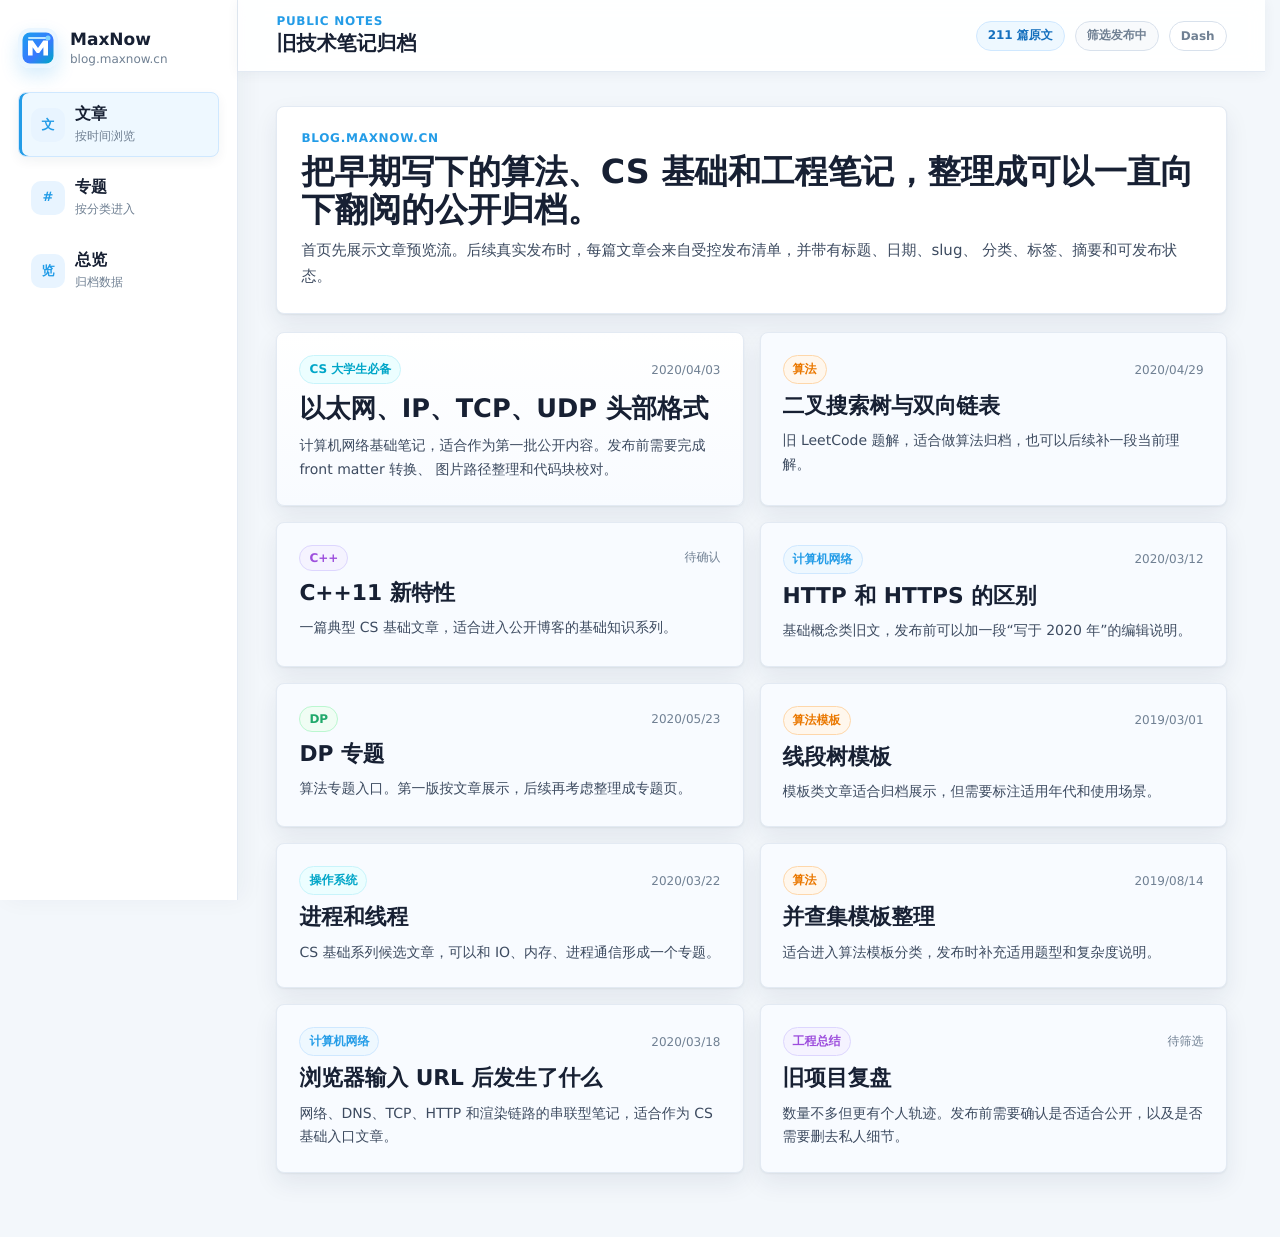
==== blog/index.html @ 4479f7e8 "Add blog subtopic indexes" ====
<!doctype html>
<html lang="zh-CN">
  <head>
    <meta charset="UTF-8" />
    <meta name="viewport" content="width=device-width, initial-scale=1.0" />
    <title>MaxNow Blog</title>
    <meta name="description" content="MaxNow 的旧技术博客公开预览。" />
    <link rel="stylesheet" href="./styles.css?v=12" />
  </head>
  <body>
    <div class="site-shell">
      <aside class="sidebar" aria-label="站点导航">
        <a class="brand" href="./index.html" aria-label="MaxNow Blog">
          <img class="brand-mark" src="./assets/maxnow-mark.svg" alt="" aria-hidden="true" />
          <span>
            <strong>MaxNow</strong>
            <small>blog.maxnow.cn</small>
          </span>
        </a>

        <nav class="side-nav" aria-label="博客栏目">
          <a class="side-nav-item is-active" href="./index.html"><span class="nav-icon">文</span><span><strong>文章</strong><small>按时间浏览</small></span></a>
          <a class="side-nav-item" href="./topics.html"><span class="nav-icon">#</span><span><strong>专题</strong><small>按分类进入</small></span></a>
          <a class="side-nav-item" href="./overview.html"><span class="nav-icon">览</span><span><strong>总览</strong><small>归档数据</small></span></a>
        </nav>

      </aside>

      <main class="workspace">
        <header class="topbar">
          <div>
            <p class="eyebrow">Public Notes</p>
            <strong>旧技术笔记归档</strong>
          </div>
          <div class="topbar-actions">
            <span class="status-pill">211 篇原文</span>
            <span class="status-pill muted">筛选发布中</span>
            <a class="topbar-link" href="https://dash.maxnow.cn">Dash</a>
          </div>
        </header>

        <section class="compact-hero">
          <p class="eyebrow">blog.maxnow.cn</p>
          <h1>把早期写下的算法、CS 基础和工程笔记，整理成可以一直向下翻阅的公开归档。</h1>
          <p>
            首页先展示文章预览流。后续真实发布时，每篇文章会来自受控发布清单，并带有标题、日期、slug、
            分类、标签、摘要和可发布状态。
          </p>
        </section>

        <section class="article-feed" aria-label="文章预览列表">
          <a class="article-preview is-featured" href="./post-preview.html?from=articles">
            <div class="article-meta">
              <span class="tag cyan">CS 大学生必备</span>
              <time>2020/04/03</time>
            </div>
            <h2>以太网、IP、TCP、UDP 头部格式</h2>
            <p>
              计算机网络基础笔记，适合作为第一批公开内容。发布前需要完成 front matter 转换、
              图片路径整理和代码块校对。
            </p>
          </a>

          <a class="article-preview" href="./post-preview.html?from=articles">
            <div class="article-meta">
              <span class="tag orange">算法</span>
              <time>2020/04/29</time>
            </div>
            <h2>二叉搜索树与双向链表</h2>
            <p>旧 LeetCode 题解，适合做算法归档，也可以后续补一段当前理解。</p>
          </a>

          <a class="article-preview" href="./post-preview.html?from=articles">
            <div class="article-meta">
              <span class="tag purple">C++</span>
              <time>待确认</time>
            </div>
            <h2>C++11 新特性</h2>
            <p>一篇典型 CS 基础文章，适合进入公开博客的基础知识系列。</p>
          </a>

          <a class="article-preview" href="./post-preview.html?from=articles">
            <div class="article-meta">
              <span class="tag blue">计算机网络</span>
              <time>2020/03/12</time>
            </div>
            <h2>HTTP 和 HTTPS 的区别</h2>
            <p>基础概念类旧文，发布前可以加一段“写于 2020 年”的编辑说明。</p>
          </a>

          <a class="article-preview" href="./post-preview.html?from=articles">
            <div class="article-meta">
              <span class="tag green">DP</span>
              <time>2020/05/23</time>
            </div>
            <h2>DP 专题</h2>
            <p>算法专题入口。第一版按文章展示，后续再考虑整理成专题页。</p>
          </a>

          <a class="article-preview" href="./post-preview.html?from=articles">
            <div class="article-meta">
              <span class="tag orange">算法模板</span>
              <time>2019/03/01</time>
            </div>
            <h2>线段树模板</h2>
            <p>模板类文章适合归档展示，但需要标注适用年代和使用场景。</p>
          </a>

          <a class="article-preview" href="./post-preview.html?from=articles">
            <div class="article-meta">
              <span class="tag cyan">操作系统</span>
              <time>2020/03/22</time>
            </div>
            <h2>进程和线程</h2>
            <p>CS 基础系列候选文章，可以和 IO、内存、进程通信形成一个专题。</p>
          </a>

          <a class="article-preview" href="./post-preview.html?from=articles">
            <div class="article-meta">
              <span class="tag orange">算法</span>
              <time>2019/08/14</time>
            </div>
            <h2>并查集模板整理</h2>
            <p>适合进入算法模板分类，发布时补充适用题型和复杂度说明。</p>
          </a>

          <a class="article-preview" href="./post-preview.html?from=articles">
            <div class="article-meta">
              <span class="tag blue">计算机网络</span>
              <time>2020/03/18</time>
            </div>
            <h2>浏览器输入 URL 后发生了什么</h2>
            <p>网络、DNS、TCP、HTTP 和渲染链路的串联型笔记，适合作为 CS 基础入口文章。</p>
          </a>

          <a class="article-preview" href="./post-preview.html?from=articles">
            <div class="article-meta">
              <span class="tag purple">工程总结</span>
              <time>待筛选</time>
            </div>
            <h2>旧项目复盘</h2>
            <p>数量不多但更有个人轨迹。发布前需要确认是否适合公开，以及是否需要删去私人细节。</p>
          </a>
        </section>
      </main>
    </div>
  </body>
</html>
---- blog/styles.css ----
:root {
  color-scheme: light;
  --bg: #f3f7fb;
  --sidebar: #ffffff;
  --surface: #ffffff;
  --surface-soft: #f8fbff;
  --line: #e3eaf3;
  --line-strong: #d6e0eb;
  --text: #172033;
  --muted: #708093;
  --soft: #3d4b60;
  --accent: #239ce7;
  --accent-strong: #2688e8;
  --cyan: #00a6c8;
  --purple: #9d4edd;
  --orange: #ff8a3d;
  --green: #20a96b;
  --radius: 8px;
  --shadow: 0 10px 24px rgba(25, 43, 72, 0.08), 0 1px 2px rgba(25, 43, 72, 0.06);
  --shadow-soft: 0 4px 12px rgba(25, 43, 72, 0.06);
}

* {
  box-sizing: border-box;
}

html {
  min-height: 100%;
  overflow-y: scroll;
  scrollbar-gutter: stable;
  background: var(--bg);
}

body {
  min-height: 100vh;
  margin: 0;
  background: var(--bg);
  color: var(--text);
  font-family: system-ui, -apple-system, BlinkMacSystemFont, "Segoe UI", "Microsoft YaHei", "PingFang SC", "Hiragino Sans GB", Arial, sans-serif;
  text-rendering: geometricPrecision;
}

a {
  color: inherit;
}

.site-shell {
  display: grid;
  grid-template-columns: 238px minmax(0, 1fr);
  min-height: 100vh;
  width: 100%;
}

.sidebar {
  position: sticky;
  top: 0;
  width: 238px;
  height: 100vh;
  display: flex;
  flex-direction: column;
  gap: 24px;
  border-right: 1px solid var(--line);
  padding: 28px 18px;
  background: var(--sidebar);
  box-shadow: 6px 0 22px rgba(32, 47, 70, 0.045);
}

.brand {
  display: inline-flex;
  align-items: center;
  gap: 12px;
  text-decoration: none;
}

.brand-mark {
  width: 40px;
  height: 40px;
  aspect-ratio: 1;
  display: block;
  flex: 0 0 auto;
  border-radius: 12px;
  box-shadow: 0 8px 18px rgba(29, 155, 240, 0.18);
}

.brand strong,
.brand small {
  display: block;
}

.brand strong {
  font-size: 17px;
}

.brand small {
  margin-top: 2px;
  color: var(--muted);
  font-size: 12px;
}

.side-nav {
  display: grid;
  gap: 8px;
}

.side-nav-item {
  width: 100%;
  min-height: 58px;
  display: flex;
  align-items: center;
  gap: 10px;
  border: 1px solid transparent;
  border-radius: var(--radius);
  padding: 11px 12px;
  color: var(--muted);
  text-decoration: none;
  contain: layout paint;
  transition: background 160ms ease, border-color 160ms ease, box-shadow 160ms ease, transform 160ms ease;
}

.side-nav-item:hover,
.side-nav-item.is-active {
  border-color: #cfe8ff;
  background: #eef8ff;
  box-shadow: inset 3px 0 0 var(--accent), var(--shadow-soft);
}

.side-nav-item:hover {
  transform: translateY(-1px);
}

.side-nav-item strong,
.side-nav-item small {
  display: block;
}

.side-nav-item strong {
  color: var(--text);
  font-weight: 800;
}

.side-nav-item small {
  margin-top: 3px;
  color: var(--muted);
  font-size: 12px;
}

.nav-icon {
  width: 34px;
  height: 34px;
  display: grid;
  flex: 0 0 auto;
  place-items: center;
  border-radius: 10px;
  background: #e8f4ff;
  color: var(--accent);
  font-size: 13px;
  font-weight: 800;
}

.workspace {
  min-width: 0;
}

.topbar {
  position: sticky;
  top: 0;
  z-index: 10;
  min-height: 72px;
  display: grid;
  grid-template-columns: 1fr auto;
  align-items: center;
  gap: 18px;
  padding: 14px clamp(24px, 3vw, 62px);
  border-bottom: 1px solid var(--line);
  background: rgba(255, 255, 255, 0.92);
  box-shadow: 0 2px 12px rgba(33, 50, 74, 0.055);
  backdrop-filter: blur(10px);
}

.topbar strong {
  display: block;
  margin-top: 2px;
  font-size: 20px;
}

.topbar-actions {
  display: flex;
  align-items: center;
  gap: 10px;
}

.eyebrow {
  margin: 0;
  color: var(--accent);
  font-size: 12px;
  font-weight: 800;
  letter-spacing: 0.06em;
  text-transform: uppercase;
}

.status-pill {
  min-height: 30px;
  display: inline-flex;
  align-items: center;
  border: 1px solid #cfe8ff;
  border-radius: 999px;
  padding: 0 11px;
  background: #eef8ff;
  color: #1570be;
  font-size: 12px;
  font-weight: 700;
}

.status-pill.muted {
  border-color: #d8e1ec;
  background: #f8fafc;
  color: var(--muted);
}

.topbar-link {
  min-height: 30px;
  display: inline-flex;
  align-items: center;
  border: 1px solid #d8e1ec;
  border-radius: 999px;
  padding: 0 11px;
  background: #ffffff;
  color: var(--muted);
  font-size: 12px;
  font-weight: 800;
  text-decoration: none;
}

.topbar-link:hover {
  border-color: #b8d8f5;
  color: var(--accent-strong);
}

.hero,
.compact-hero,
.featured-card,
.post-card,
.panel,
.article-preview,
.category-card,
.topic-page-head {
  border: 1px solid var(--line);
  border-radius: var(--radius);
  background: var(--surface);
  box-shadow: var(--shadow);
}

.hero {
  display: grid;
  grid-template-columns: minmax(0, 1fr) 310px;
  gap: 24px;
  align-items: center;
  margin: 34px clamp(24px, 3vw, 64px) 18px;
  padding: 26px;
}

.hero h1 {
  max-width: 940px;
  margin: 8px 0;
  font-size: clamp(30px, 3vw, 42px);
  line-height: 1.1;
}

.hero p {
  max-width: 820px;
  margin: 0;
  color: var(--soft);
  font-size: 16px;
  line-height: 1.75;
}

.hero-panel {
  display: grid;
  gap: 10px;
  min-height: 158px;
}

.hero-panel div {
  display: grid;
  grid-template-columns: minmax(0, 1fr) auto;
  align-items: center;
  gap: 12px;
  border: 1px solid #e3ebf4;
  border-radius: var(--radius);
  padding: 14px;
  background: var(--surface-soft);
}

.hero-panel span {
  color: var(--muted);
  font-size: 13px;
}

.hero-panel strong {
  color: var(--accent-strong);
  font-size: 22px;
}

.compact-hero {
  margin: 34px clamp(24px, 3vw, 64px) 18px;
  padding: 24px;
}

.compact-hero h1 {
  max-width: 980px;
  margin: 8px 0;
  font-size: clamp(28px, 2.6vw, 38px);
  line-height: 1.14;
}

.compact-hero p:not(.eyebrow) {
  max-width: 880px;
  margin: 0;
  color: var(--soft);
  font-size: 15px;
  line-height: 1.75;
}

.content-grid {
  display: grid;
  grid-template-columns: minmax(0, 1fr) minmax(340px, 0.3fr);
  gap: 20px;
  align-items: start;
  padding: 0 clamp(24px, 3vw, 64px) 64px;
}

.post-column,
.aside-column,
.post-list,
.article-feed,
.topic-list,
.category-grid,
.topic-layout,
.queue-list {
  display: grid;
  gap: 16px;
}

.featured-card,
.post-card,
.panel,
.topic-detail,
.article-preview,
.category-card,
.topic-page-head {
  padding: 22px;
}

.article-feed {
  grid-template-columns: repeat(2, minmax(0, 1fr));
  align-items: stretch;
  padding: 0 clamp(24px, 3vw, 64px) 64px;
}

.article-preview {
  display: grid;
  align-content: start;
  gap: 10px;
  background: #f8fbff;
  color: inherit;
  text-decoration: none;
  transition: border-color 160ms ease, background 160ms ease, transform 160ms ease;
}

.article-preview.is-featured {
  background: linear-gradient(180deg, #ffffff, #f8fbff);
}

.article-preview:hover {
  border-color: #b8d8f5;
  background: #ffffff;
  transform: translateY(-1px);
}

.article-preview h2 {
  margin: 0;
  font-size: clamp(22px, 2vw, 30px);
  line-height: 1.2;
}

.article-preview:not(.is-featured) h2 {
  font-size: clamp(19px, 1.7vw, 24px);
}

.article-preview p {
  max-width: 920px;
  margin: 0;
  color: var(--soft);
  font-size: 14px;
  line-height: 1.7;
}

.article-meta {
  display: flex;
  flex-wrap: wrap;
  align-items: center;
  justify-content: space-between;
  gap: 10px;
}

.article-meta time {
  color: var(--muted);
  font-size: 12px;
  white-space: nowrap;
}

.back-link {
  width: max-content;
  min-height: 34px;
  display: inline-flex;
  align-items: center;
  border: 1px solid #b8d8f5;
  border-radius: var(--radius);
  padding: 0 12px;
  color: var(--accent-strong);
  font-size: 13px;
  font-weight: 800;
  text-decoration: none;
}

.featured-card {
  display: grid;
  gap: 12px;
  background: linear-gradient(180deg, #ffffff, #f8fbff);
}

.featured-card h2 {
  margin: 0;
  font-size: clamp(26px, 2.3vw, 34px);
  line-height: 1.18;
}

.featured-card p,
.post-card p,
.note-panel p {
  margin: 0;
  color: var(--soft);
  font-size: 14px;
  line-height: 1.7;
}

.featured-card a {
  width: max-content;
  min-height: 34px;
  display: inline-flex;
  align-items: center;
  border: 1px solid #b8d8f5;
  border-radius: var(--radius);
  padding: 0 12px;
  color: var(--accent-strong);
  font-size: 13px;
  font-weight: 800;
  text-decoration: none;
}

.post-list {
  grid-template-columns: repeat(2, minmax(0, 1fr));
}

.post-card {
  display: grid;
  align-content: start;
  gap: 10px;
  background: #f8fbff;
}

.post-card h3 {
  margin: 0;
  font-size: 18px;
  line-height: 1.35;
}

.card-meta {
  display: flex;
  flex-wrap: wrap;
  align-items: center;
  justify-content: space-between;
  gap: 10px;
}

.card-meta time {
  color: var(--muted);
  font-size: 12px;
  white-space: nowrap;
}

.tag {
  border: 1px solid var(--line);
  border-radius: 999px;
  padding: 5px 9px;
  background: #f4f8fd;
  color: var(--muted);
  font-size: 12px;
  font-weight: 700;
  white-space: nowrap;
}

.tag.blue {
  border-color: #cfe8ff;
  background: #eef8ff;
  color: var(--accent);
}

.tag.cyan {
  border-color: #c8f4fb;
  background: #ecfeff;
  color: var(--cyan);
}

.tag.orange {
  border-color: #fed7aa;
  background: #fff7ed;
  color: #ea7800;
}

.tag.purple {
  border-color: #ddd6fe;
  background: #f5f3ff;
  color: var(--purple);
}

.tag.green {
  border-color: #bbf7d0;
  background: #f0fdf4;
  color: var(--green);
}

.panel-head {
  display: flex;
  align-items: center;
  justify-content: space-between;
  gap: 14px;
  margin-bottom: 16px;
}

.panel h2 {
  margin: 4px 0 0;
  font-size: 20px;
}

.topic-list a {
  display: grid;
  grid-template-columns: minmax(0, 1fr) auto;
  gap: 10px;
  align-items: center;
  border: 1px solid #e3ebf4;
  border-radius: var(--radius);
  padding: 12px;
  background: #f8fbff;
  text-decoration: none;
}

.topic-list a:hover,
.topic-list a.is-selected {
  border-color: #cfe8ff;
  background: #eef8ff;
}

.topic-list a.is-selected {
  box-shadow: inset 3px 0 0 var(--accent);
}

.is-hidden {
  display: none;
}

.topic-list span {
  color: var(--muted);
  font-size: 13px;
}

.topic-list strong {
  color: var(--accent-strong);
  font-size: 20px;
}

.queue-list {
  margin: 0;
  padding: 0;
  list-style: none;
}

.queue-list li {
  border: 1px solid #e3ebf4;
  border-radius: var(--radius);
  padding: 12px;
  background: #f8fbff;
  color: var(--soft);
  font-size: 13px;
}

.note-panel {
  display: grid;
  gap: 10px;
}

.note-panel h2 {
  margin: 0;
}

.topics-hero {
  margin-bottom: 16px;
}

.category-grid {
  grid-template-columns: repeat(2, minmax(0, 1fr));
  padding: 0 clamp(24px, 3vw, 64px) 64px;
}

.overview-grid {
  display: grid;
  grid-template-columns: repeat(4, minmax(0, 1fr));
  gap: 16px;
  padding: 0 clamp(24px, 3vw, 64px) 18px;
}

.overview-card {
  display: grid;
  gap: 8px;
  border: 1px solid #e3ebf4;
  border-radius: var(--radius);
  padding: 18px;
  background: var(--surface);
  box-shadow: var(--shadow);
}

.overview-card span {
  color: var(--muted);
  font-size: 12px;
  font-weight: 800;
}

.overview-card strong {
  color: var(--accent-strong);
  font-size: 30px;
}

.overview-card p {
  margin: 0;
  color: var(--soft);
  font-size: 13px;
  line-height: 1.6;
}

.overview-categories {
  padding-top: 14px;
}

.category-card {
  display: grid;
  align-content: start;
  gap: 10px;
  color: inherit;
  text-decoration: none;
}

.category-card:hover {
  border-color: #b8d8f5;
  background: #ffffff;
}

.category-card h2 {
  margin: 0;
  font-size: 24px;
}

.category-card p {
  margin: 0;
  color: var(--soft);
  font-size: 14px;
  line-height: 1.7;
}

.topic-layout {
  grid-template-columns: repeat(2, minmax(0, 1fr));
  padding: 0 clamp(24px, 3vw, 64px) 64px;
}

.topic-detail {
  scroll-margin-top: 90px;
  border: 1px solid #e3ebf4;
  border-radius: var(--radius);
  background: var(--surface);
  box-shadow: var(--shadow);
}

.topic-detail:target {
  border-color: #b8d8f5;
  box-shadow: inset 3px 0 0 var(--accent), var(--shadow);
}

.topic-detail-head {
  display: flex;
  align-items: center;
  justify-content: space-between;
  gap: 12px;
}

.topic-detail-head strong {
  color: var(--accent-strong);
  font-size: 20px;
}

.topic-detail h2 {
  margin: 14px 0 8px;
  font-size: 24px;
}

.topic-detail p {
  margin: 0;
  color: var(--soft);
  font-size: 14px;
  line-height: 1.7;
}

.article-links {
  display: grid;
  gap: 8px;
  margin: 16px 0 0;
  padding: 0;
  list-style: none;
}

.article-links a {
  min-height: 38px;
  display: flex;
  align-items: center;
  border: 1px solid #e3ebf4;
  border-radius: var(--radius);
  padding: 8px 10px;
  background: #f8fbff;
  color: var(--soft);
  font-size: 13px;
  font-weight: 700;
  text-decoration: none;
}

.article-links a:hover {
  border-color: #cfe8ff;
  background: #eef8ff;
  color: var(--accent-strong);
}

.topic-page-head {
  display: grid;
  gap: 10px;
  margin: 34px clamp(24px, 3vw, 64px) 18px;
}

.topic-page-head h1 {
  margin: 0;
  font-size: clamp(30px, 3vw, 42px);
  line-height: 1.1;
}

.topic-page-head p {
  max-width: 820px;
  margin: 0;
  color: var(--soft);
  font-size: 15px;
  line-height: 1.75;
}

.topic-feed {
  padding-top: 0;
}

.topic-feed.is-grouped {
  display: grid;
  grid-template-columns: 1fr;
  gap: 18px;
}

.subtopic-index {
  display: grid;
  gap: 16px;
  margin: 0 clamp(24px, 3vw, 64px) 18px;
  border: 1px solid var(--line);
  border-radius: var(--radius);
  padding: 18px 20px 20px;
  background: var(--surface);
  box-shadow: var(--shadow);
}

.subtopic-index-head,
.subtopic-group-head {
  display: flex;
  align-items: flex-end;
  justify-content: space-between;
  gap: 16px;
}

.subtopic-index-head h2,
.subtopic-group-head h2 {
  margin: 0;
  font-size: 24px;
  line-height: 1.15;
}

.subtopic-index-head span,
.subtopic-group-head span {
  color: var(--accent-strong);
  font-size: 16px;
  font-weight: 900;
  white-space: nowrap;
}

.subtopic-grid {
  display: grid;
  grid-template-columns: repeat(3, minmax(0, 1fr));
  gap: 10px;
}

.subtopic-card {
  min-height: 112px;
  display: grid;
  align-content: start;
  justify-items: start;
  gap: 8px;
  border: 1px solid #e1ebf5;
  border-radius: var(--radius);
  padding: 14px;
  background: #f8fbff;
  color: inherit;
  text-decoration: none;
}

.subtopic-card:hover {
  border-color: #bfddf8;
  background: #eef8ff;
}

.subtopic-card strong {
  color: var(--accent-strong);
  font-size: 22px;
  line-height: 1;
}

.subtopic-card p {
  margin: 0;
  color: var(--soft);
  font-size: 13px;
  line-height: 1.55;
}

.subtopic-group {
  display: grid;
  gap: 12px;
}

.subtopic-group-head {
  border: 1px solid #dfeaf5;
  border-radius: var(--radius);
  padding: 14px 16px;
  background: #ffffff;
}

.subtopic-articles {
  display: grid;
  grid-template-columns: repeat(2, minmax(0, 1fr));
  gap: 16px;
}

.post-detail {
  display: grid;
  gap: 18px;
  margin: 34px clamp(24px, 3vw, 64px) 64px;
  border: 1px solid var(--line);
  border-radius: var(--radius);
  padding: clamp(24px, 2vw, 34px);
  background: var(--surface);
  box-shadow: var(--shadow);
}

.post-detail h1 {
  margin: 0;
  font-size: clamp(34px, 3vw, 48px);
  line-height: 1.12;
}

.post-source {
  border: 1px solid #e3ebf4;
  border-radius: 8px;
  padding: 10px 12px;
  background: #f7fbff;
  color: var(--muted);
  font-size: 13px;
}

.post-detail section {
  display: grid;
  gap: 12px;
  border-top: 1px solid var(--line);
  padding-top: 22px;
}

.post-detail h2 {
  margin: 0;
  font-size: 24px;
}

.post-detail p,
.post-detail li {
  color: var(--soft);
  font-size: 15px;
  line-height: 1.8;
}

.post-detail p {
  margin: 0;
}

.post-detail ul {
  display: grid;
  gap: 6px;
  margin: 0;
  padding-left: 22px;
}

.post-detail strong {
  color: var(--ink);
  font-weight: 800;
}

.post-detail figure {
  display: grid;
  place-items: center;
  margin: 6px 0 10px;
  padding: clamp(10px, 1.2vw, 18px) 0;
  overflow: visible;
  border: 0;
  border-radius: 0;
  background: transparent;
}

.post-detail img {
  display: block;
  width: min(900px, 92%);
  max-width: 100%;
  max-height: clamp(280px, 34vw, 560px);
  height: auto;
  object-fit: contain;
}

@media (max-width: 1180px) {
  .hero,
  .content-grid {
    grid-template-columns: 1fr;
  }

  .hero-panel {
    grid-template-columns: repeat(3, minmax(0, 1fr));
  }
}

@media (max-width: 860px) {
  .site-shell {
    grid-template-columns: 1fr;
  }

  .sidebar {
    position: static;
    width: 100%;
    height: auto;
    gap: 14px;
  }

  .topbar {
    grid-template-columns: 1fr;
    padding: 14px;
  }

  .topbar-actions {
    align-items: flex-start;
    flex-direction: column;
  }

  .hero,
  .compact-hero,
  .content-grid,
  .topic-page-head,
  .subtopic-index {
    margin: 16px 14px 0;
    padding: 18px;
  }

  .content-grid,
  .article-feed,
  .overview-grid,
  .category-grid,
  .topic-layout {
    padding: 0 14px 38px;
  }

  .hero-panel,
  .article-feed,
  .overview-grid,
  .post-list,
  .category-grid,
  .topic-layout,
  .subtopic-grid,
  .subtopic-articles {
    grid-template-columns: 1fr;
  }

  .subtopic-index-head,
  .subtopic-group-head {
    align-items: flex-start;
    flex-direction: column;
  }
}
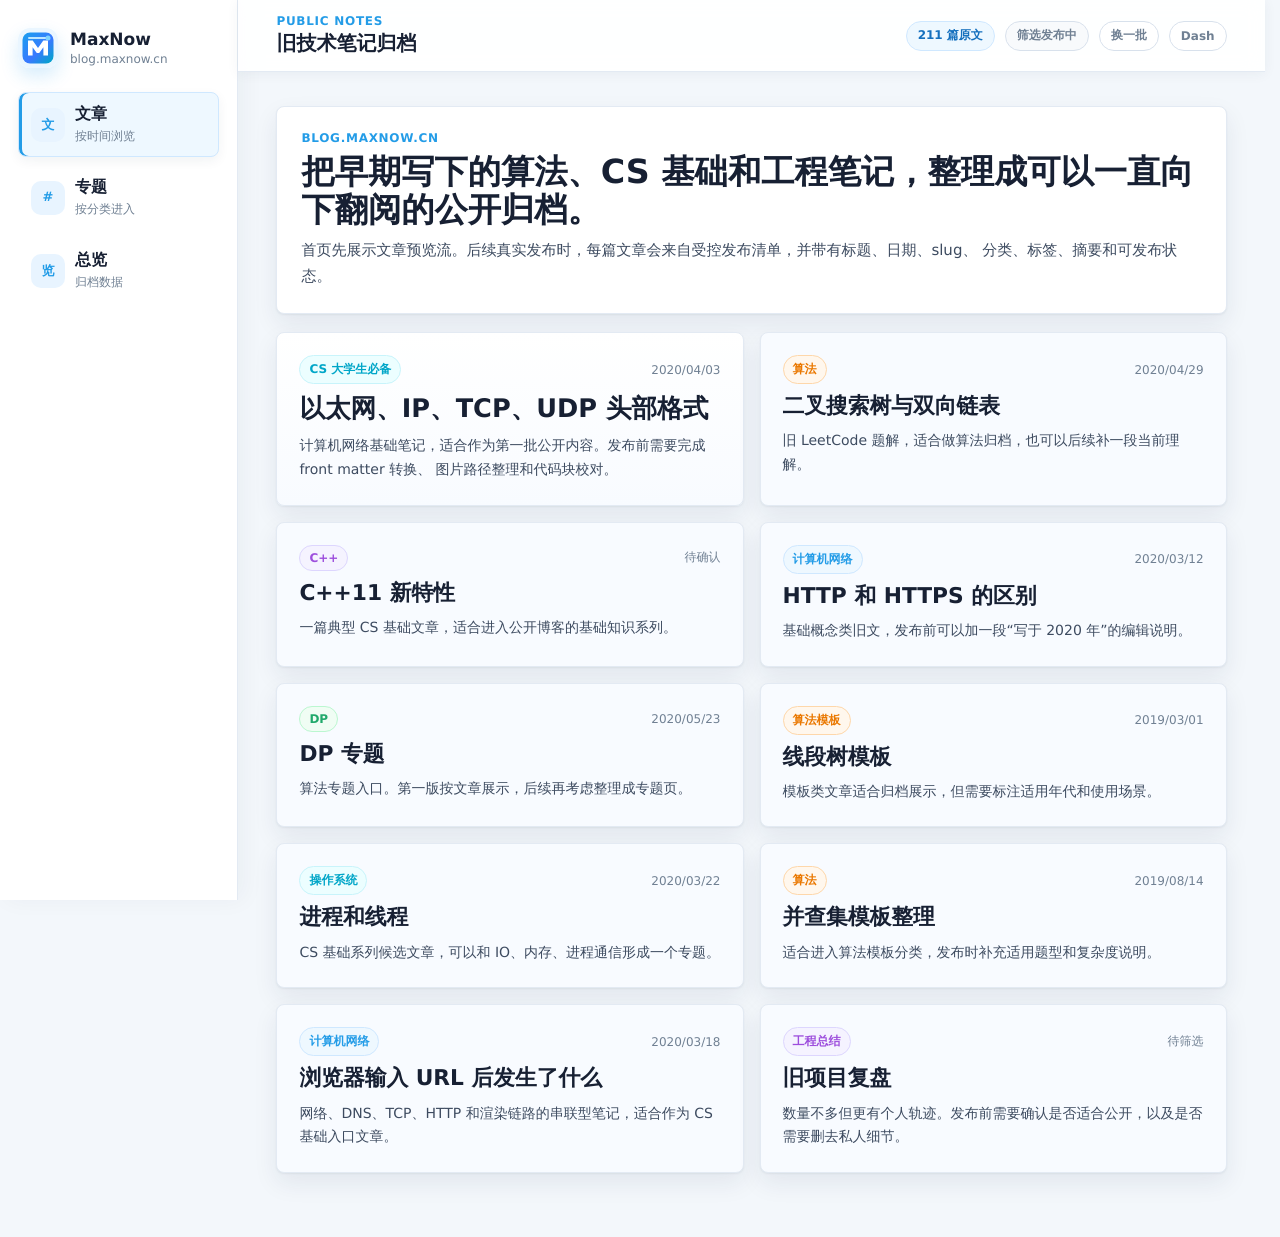
==== commit bccd0623: "Add random blog article refresh" ====
--- a/blog/index.html
+++ b/blog/index.html
@@ -5,7 +5,7 @@
     <meta name="viewport" content="width=device-width, initial-scale=1.0" />
     <title>MaxNow Blog</title>
     <meta name="description" content="MaxNow 的旧技术博客公开预览。" />
-    <link rel="stylesheet" href="./styles.css?v=12" />
+    <link rel="stylesheet" href="./styles.css?v=13" />
   </head>
   <body>
     <div class="site-shell">
@@ -35,6 +35,7 @@
           <div class="topbar-actions">
             <span class="status-pill">211 篇原文</span>
             <span class="status-pill muted">筛选发布中</span>
+            <button class="topbar-link random-button" type="button" data-random-articles>换一批</button>
             <a class="topbar-link" href="https://dash.maxnow.cn">Dash</a>
           </div>
         </header>
@@ -48,7 +49,7 @@
           </p>
         </section>
 
-        <section class="article-feed" aria-label="文章预览列表">
+        <section class="article-feed" aria-label="文章预览列表" data-article-feed>
           <a class="article-preview is-featured" href="./post-preview.html?from=articles">
             <div class="article-meta">
               <span class="tag cyan">CS 大学生必备</span>
@@ -144,6 +145,7 @@
         </section>
       </main>
     </div>
+    <script src="./random-articles.js?v=1"></script>
   </body>
 </html>
 
--- a/blog/styles.css
+++ b/blog/styles.css
@@ -236,6 +236,15 @@
   color: var(--accent-strong);
 }
 
+.topbar-link.random-button {
+  cursor: pointer;
+}
+
+.topbar-link.random-button:disabled {
+  cursor: wait;
+  opacity: 0.72;
+}
+
 .hero,
 .compact-hero,
 .featured-card,
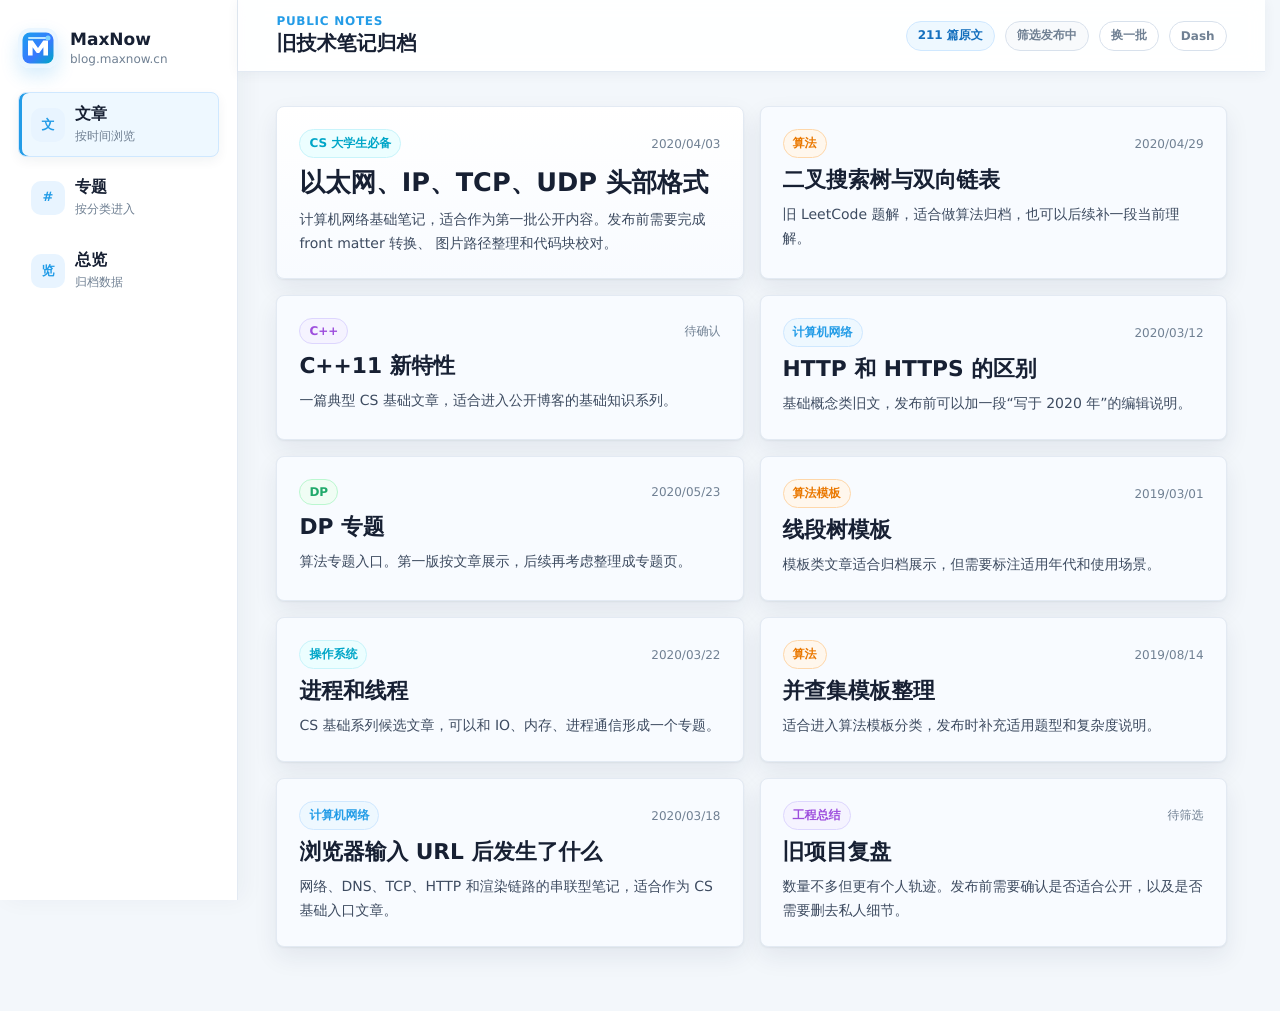
==== commit f9d12cca: "Remove blog home intro card" ====
--- a/blog/index.html
+++ b/blog/index.html
@@ -5,7 +5,7 @@
     <meta name="viewport" content="width=device-width, initial-scale=1.0" />
     <title>MaxNow Blog</title>
     <meta name="description" content="MaxNow 的旧技术博客公开预览。" />
-    <link rel="stylesheet" href="./styles.css?v=13" />
+    <link rel="stylesheet" href="./styles.css?v=14" />
   </head>
   <body>
     <div class="site-shell">
@@ -39,15 +39,6 @@
             <a class="topbar-link" href="https://dash.maxnow.cn">Dash</a>
           </div>
         </header>
-
-        <section class="compact-hero">
-          <p class="eyebrow">blog.maxnow.cn</p>
-          <h1>把早期写下的算法、CS 基础和工程笔记，整理成可以一直向下翻阅的公开归档。</h1>
-          <p>
-            首页先展示文章预览流。后续真实发布时，每篇文章会来自受控发布清单，并带有标题、日期、slug、
-            分类、标签、摘要和可发布状态。
-          </p>
-        </section>
 
         <section class="article-feed" aria-label="文章预览列表" data-article-feed>
           <a class="article-preview is-featured" href="./post-preview.html?from=articles">
@@ -148,4 +139,3 @@
     <script src="./random-articles.js?v=1"></script>
   </body>
 </html>
-
--- a/blog/styles.css
+++ b/blog/styles.css
@@ -366,6 +366,10 @@
   padding: 0 clamp(24px, 3vw, 64px) 64px;
 }
 
+[data-article-feed] {
+  padding-top: 34px;
+}
+
 .article-preview {
   display: grid;
   align-content: start;
@@ -1004,6 +1008,10 @@
   .category-grid,
   .topic-layout {
     padding: 0 14px 38px;
+  }
+
+  [data-article-feed] {
+    padding-top: 16px;
   }
 
   .hero-panel,
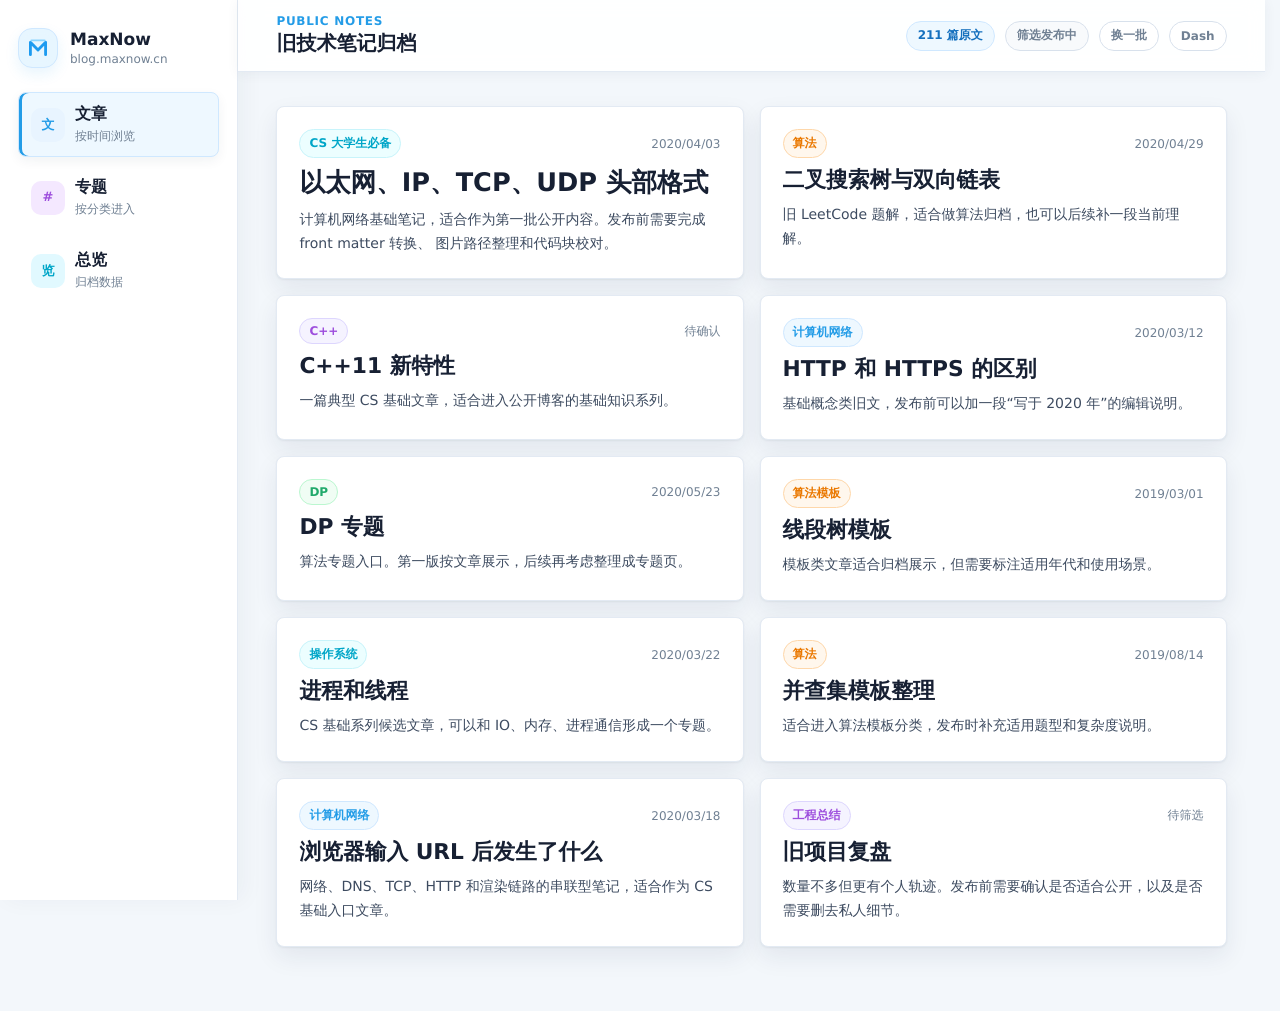
==== commit c59da0e2: "Fix deployed asset cache versions" ====
--- a/blog/index.html
+++ b/blog/index.html
@@ -5,7 +5,7 @@
     <meta name="viewport" content="width=device-width, initial-scale=1.0" />
     <title>MaxNow Blog</title>
     <meta name="description" content="MaxNow 的旧技术博客公开预览。" />
-    <link rel="stylesheet" href="./styles.css?v=14" />
+    <link rel="stylesheet" href="./styles.css?v=15" />
   </head>
   <body>
     <div class="site-shell">
--- a/blog/styles.css
+++ b/blog/styles.css
@@ -78,8 +78,10 @@
   aspect-ratio: 1;
   display: block;
   flex: 0 0 auto;
-  border-radius: 12px;
-  box-shadow: 0 8px 18px rgba(29, 155, 240, 0.18);
+  border: 1px solid #cfe8ff;
+  border-radius: 14px;
+  background: #e7f6ff;
+  box-shadow: 0 6px 14px rgba(29, 155, 240, 0.1);
 }
 
 .brand strong,
@@ -103,6 +105,10 @@
 }
 
 .side-nav-item {
+  --nav-color: var(--accent);
+  --nav-bg: #eef8ff;
+  --nav-border: #cfe8ff;
+  --nav-icon-bg: #e8f4ff;
   width: 100%;
   min-height: 58px;
   display: flex;
@@ -119,9 +125,9 @@
 
 .side-nav-item:hover,
 .side-nav-item.is-active {
-  border-color: #cfe8ff;
-  background: #eef8ff;
-  box-shadow: inset 3px 0 0 var(--accent), var(--shadow-soft);
+  border-color: var(--nav-border);
+  background: var(--nav-bg);
+  box-shadow: inset 3px 0 0 var(--nav-color), var(--shadow-soft);
 }
 
 .side-nav-item:hover {
@@ -151,10 +157,24 @@
   flex: 0 0 auto;
   place-items: center;
   border-radius: 10px;
-  background: #e8f4ff;
-  color: var(--accent);
+  background: var(--nav-icon-bg);
+  color: var(--nav-color);
   font-size: 13px;
   font-weight: 800;
+}
+
+.side-nav-item:nth-child(2) {
+  --nav-color: var(--purple);
+  --nav-bg: #f7edff;
+  --nav-border: #e5ccff;
+  --nav-icon-bg: #f4e8ff;
+}
+
+.side-nav-item:nth-child(3) {
+  --nav-color: var(--cyan);
+  --nav-bg: #eafaff;
+  --nav-border: #c7f2ff;
+  --nav-icon-bg: #e1f9ff;
 }
 
 .workspace {
@@ -259,6 +279,43 @@
   box-shadow: var(--shadow);
 }
 
+.hero,
+.compact-hero,
+.featured-card,
+.post-card,
+.panel,
+.article-preview,
+.category-card,
+.topic-page-head,
+.overview-card,
+.subtopic-index,
+.subtopic-card,
+.subtopic-group-head,
+.post-detail {
+  transition: border-color 160ms ease, background 160ms ease, box-shadow 160ms ease, transform 160ms ease;
+}
+
+@media (hover: hover) and (pointer: fine) {
+  .hero:hover,
+  .compact-hero:hover,
+  .featured-card:hover,
+  .post-card:hover,
+  .panel:hover,
+  .article-preview:hover,
+  .category-card:hover,
+  .topic-page-head:hover,
+  .overview-card:hover,
+  .subtopic-index:hover,
+  .subtopic-card:hover,
+  .subtopic-group-head:hover,
+  .post-detail:hover {
+    border-color: #8fd0ff;
+    background: #ffffff;
+    box-shadow: 0 14px 32px rgba(25, 43, 72, 0.12), 0 1px 2px rgba(25, 43, 72, 0.08);
+    transform: translateY(-2px);
+  }
+}
+
 .hero {
   display: grid;
   grid-template-columns: minmax(0, 1fr) 310px;
@@ -374,20 +431,13 @@
   display: grid;
   align-content: start;
   gap: 10px;
-  background: #f8fbff;
+  background: #ffffff;
   color: inherit;
   text-decoration: none;
-  transition: border-color 160ms ease, background 160ms ease, transform 160ms ease;
 }
 
 .article-preview.is-featured {
-  background: linear-gradient(180deg, #ffffff, #f8fbff);
-}
-
-.article-preview:hover {
-  border-color: #b8d8f5;
   background: #ffffff;
-  transform: translateY(-1px);
 }
 
 .article-preview h2 {
@@ -439,7 +489,7 @@
 .featured-card {
   display: grid;
   gap: 12px;
-  background: linear-gradient(180deg, #ffffff, #f8fbff);
+  background: #ffffff;
 }
 
 .featured-card h2 {
@@ -479,7 +529,7 @@
   display: grid;
   align-content: start;
   gap: 10px;
-  background: #f8fbff;
+  background: #ffffff;
 }
 
 .post-card h3 {
@@ -564,7 +614,7 @@
   border: 1px solid #e3ebf4;
   border-radius: var(--radius);
   padding: 12px;
-  background: #f8fbff;
+  background: #ffffff;
   text-decoration: none;
 }
 
@@ -602,7 +652,7 @@
   border: 1px solid #e3ebf4;
   border-radius: var(--radius);
   padding: 12px;
-  background: #f8fbff;
+  background: #ffffff;
   color: var(--soft);
   font-size: 13px;
 }
@@ -670,11 +720,6 @@
   gap: 10px;
   color: inherit;
   text-decoration: none;
-}
-
-.category-card:hover {
-  border-color: #b8d8f5;
-  background: #ffffff;
 }
 
 .category-card h2 {
@@ -746,7 +791,7 @@
   border: 1px solid #e3ebf4;
   border-radius: var(--radius);
   padding: 8px 10px;
-  background: #f8fbff;
+  background: #ffffff;
   color: var(--soft);
   font-size: 13px;
   font-weight: 700;
@@ -838,14 +883,9 @@
   border: 1px solid #e1ebf5;
   border-radius: var(--radius);
   padding: 14px;
-  background: #f8fbff;
+  background: #ffffff;
   color: inherit;
   text-decoration: none;
-}
-
-.subtopic-card:hover {
-  border-color: #bfddf8;
-  background: #eef8ff;
 }
 
 .subtopic-card strong {
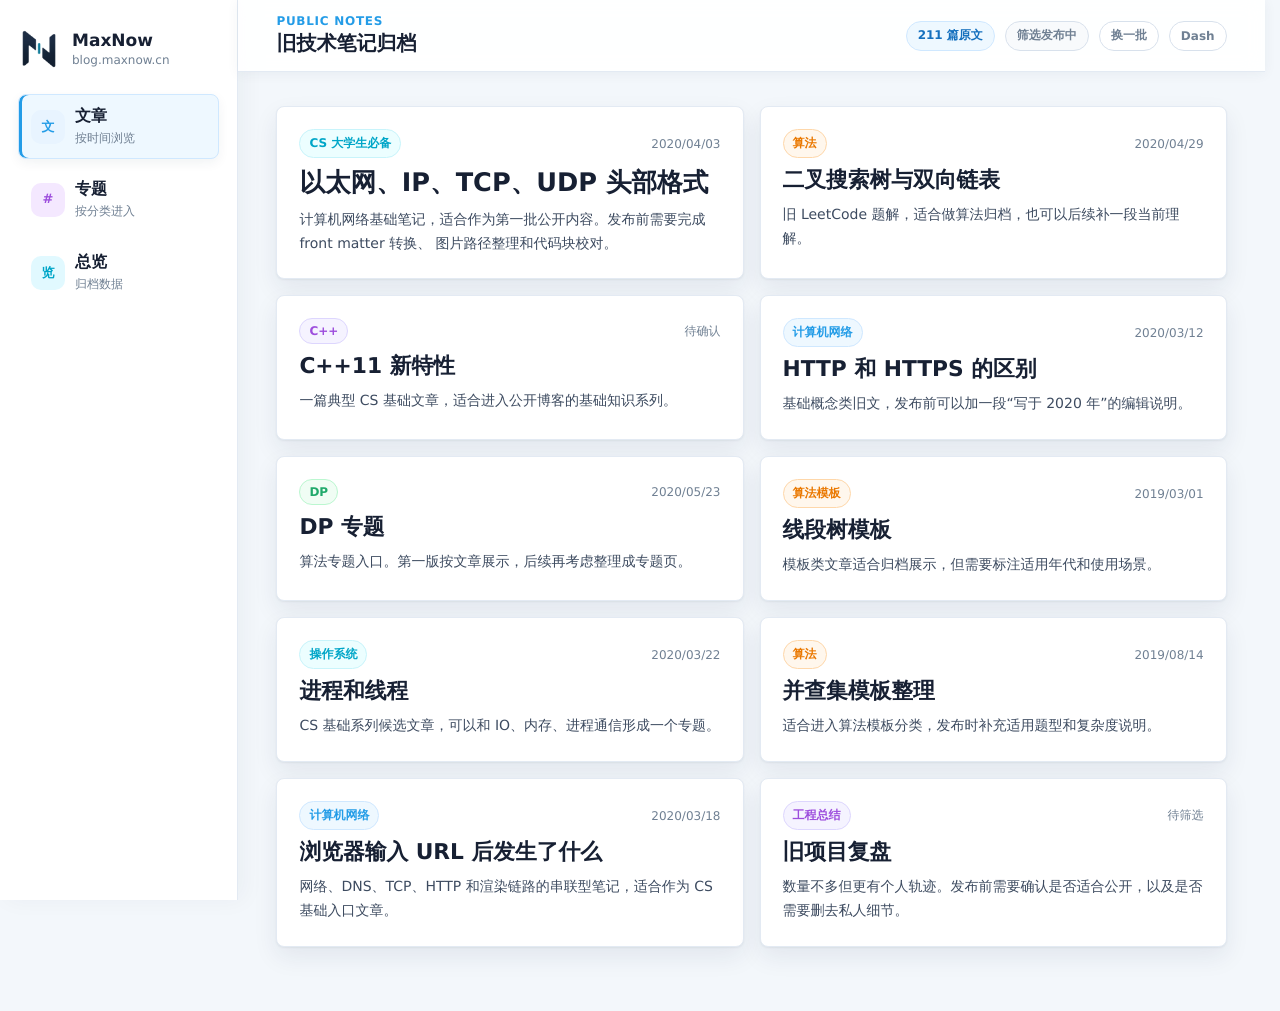
==== commit d049142a: "Use official MaxNow icon" ====
--- a/blog/index.html
+++ b/blog/index.html
@@ -5,13 +5,14 @@
     <meta name="viewport" content="width=device-width, initial-scale=1.0" />
     <title>MaxNow Blog</title>
     <meta name="description" content="MaxNow 的旧技术博客公开预览。" />
+    <link rel="icon" type="image/png" href="./assets/maxnow-icon.png?v=1" />
     <link rel="stylesheet" href="./styles.css?v=15" />
   </head>
   <body>
     <div class="site-shell">
       <aside class="sidebar" aria-label="站点导航">
         <a class="brand" href="./index.html" aria-label="MaxNow Blog">
-          <img class="brand-mark" src="./assets/maxnow-mark.svg" alt="" aria-hidden="true" />
+          <img class="brand-mark" src="./assets/maxnow-icon.png?v=1" alt="" aria-hidden="true" />
           <span>
             <strong>MaxNow</strong>
             <small>blog.maxnow.cn</small>
--- a/blog/styles.css
+++ b/blog/styles.css
@@ -73,15 +73,12 @@
 }
 
 .brand-mark {
-  width: 40px;
-  height: 40px;
+  width: 42px;
+  height: 42px;
   aspect-ratio: 1;
   display: block;
   flex: 0 0 auto;
-  border: 1px solid #cfe8ff;
-  border-radius: 14px;
-  background: #e7f6ff;
-  box-shadow: 0 6px 14px rgba(29, 155, 240, 0.1);
+  object-fit: contain;
 }
 
 .brand strong,
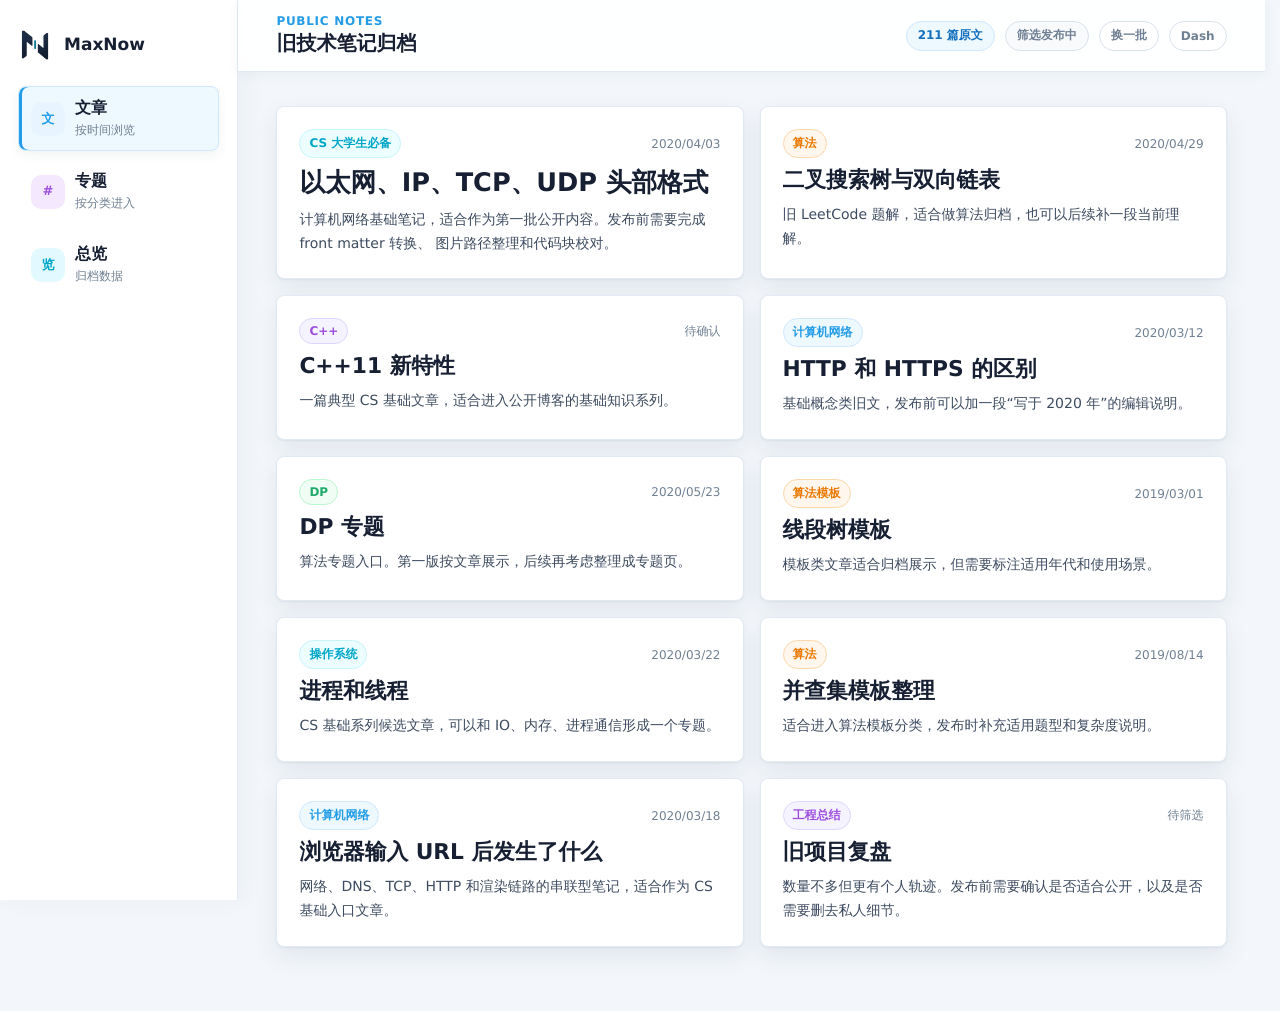
==== commit 93b02c47: "Align brand icon sizing" ====
--- a/blog/index.html
+++ b/blog/index.html
@@ -15,7 +15,6 @@
           <img class="brand-mark" src="./assets/maxnow-icon.png?v=1" alt="" aria-hidden="true" />
           <span>
             <strong>MaxNow</strong>
-            <small>blog.maxnow.cn</small>
           </span>
         </a>
 
--- a/blog/styles.css
+++ b/blog/styles.css
@@ -73,8 +73,8 @@
 }
 
 .brand-mark {
-  width: 42px;
-  height: 42px;
+  width: 34px;
+  height: 34px;
   aspect-ratio: 1;
   display: block;
   flex: 0 0 auto;
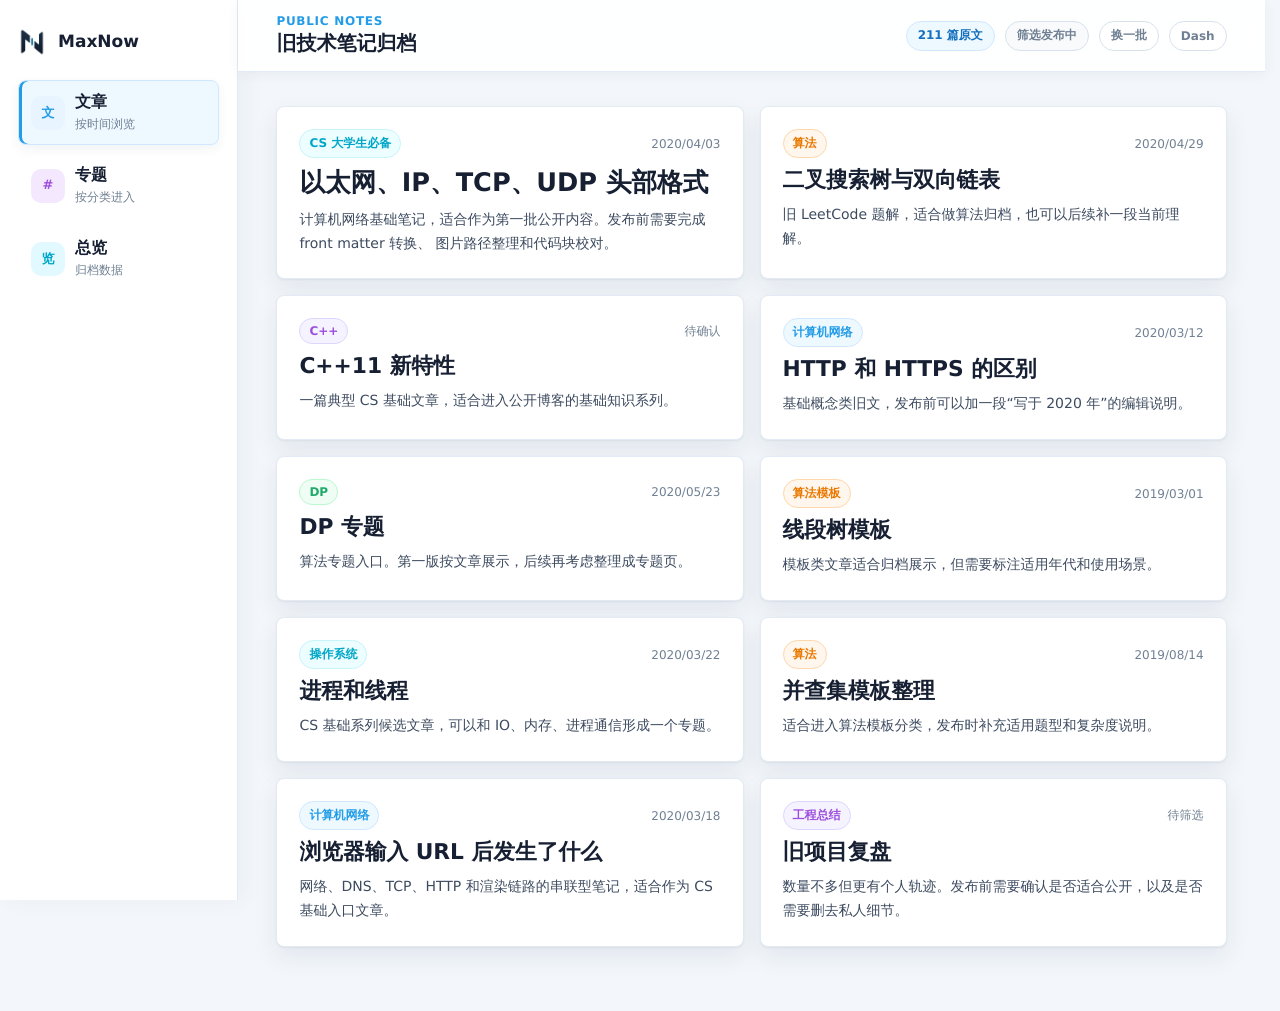
==== commit 5d37daab: "Shrink brand icon and refresh styles" ====
--- a/blog/index.html
+++ b/blog/index.html
@@ -6,7 +6,7 @@
     <title>MaxNow Blog</title>
     <meta name="description" content="MaxNow 的旧技术博客公开预览。" />
     <link rel="icon" type="image/png" href="./assets/maxnow-icon.png?v=1" />
-    <link rel="stylesheet" href="./styles.css?v=15" />
+    <link rel="stylesheet" href="./styles.css?v=16" />
   </head>
   <body>
     <div class="site-shell">
--- a/blog/styles.css
+++ b/blog/styles.css
@@ -73,8 +73,8 @@
 }
 
 .brand-mark {
-  width: 34px;
-  height: 34px;
+  width: 28px;
+  height: 28px;
   aspect-ratio: 1;
   display: block;
   flex: 0 0 auto;
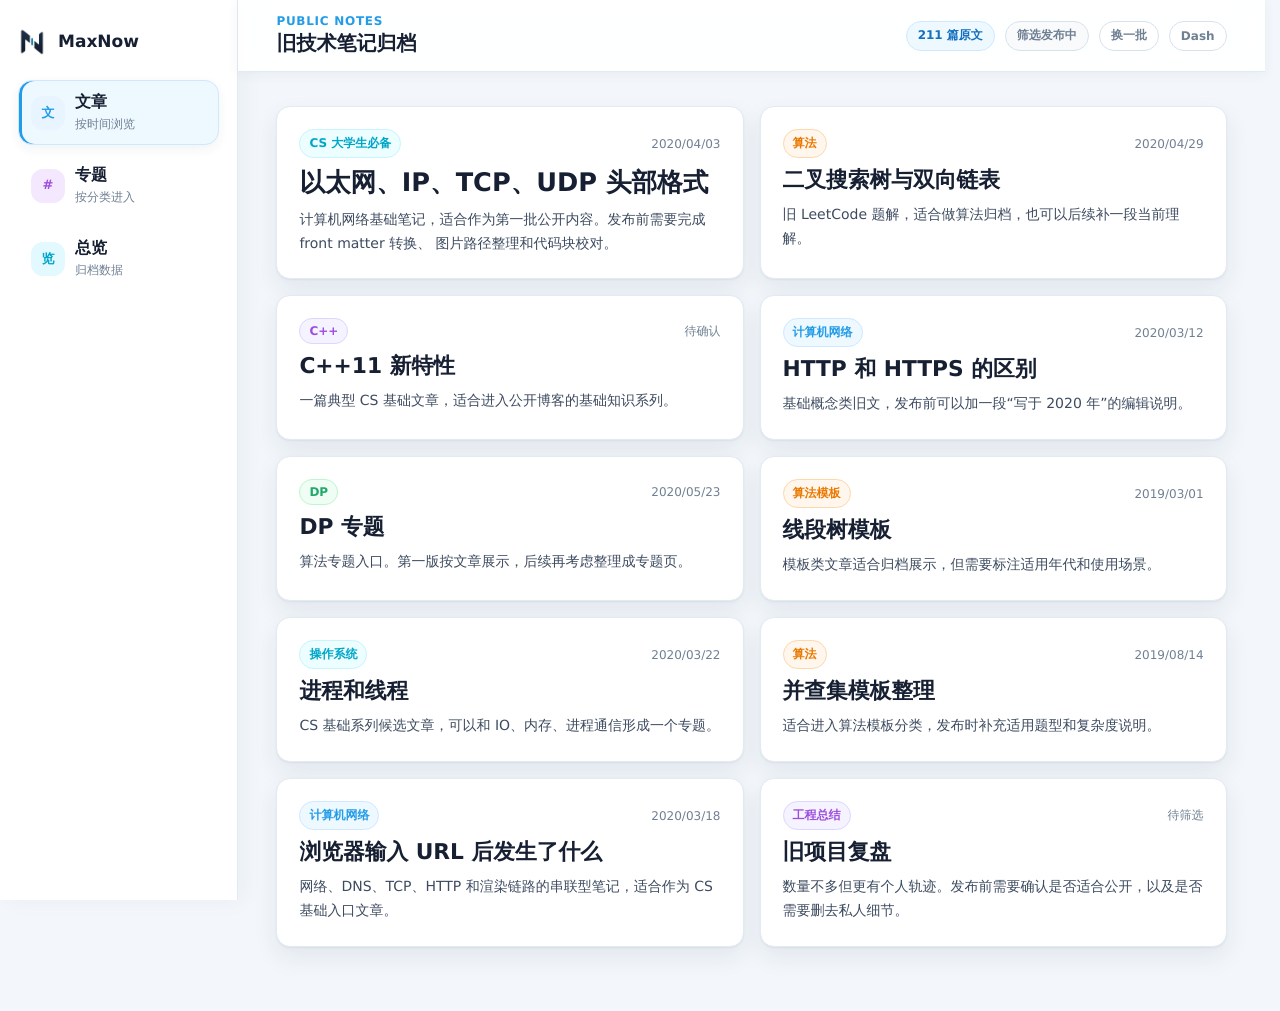
==== commit 0afd1eee: "Add Dounai metric icons and round cards" ====
--- a/blog/index.html
+++ b/blog/index.html
@@ -6,7 +6,7 @@
     <title>MaxNow Blog</title>
     <meta name="description" content="MaxNow 的旧技术博客公开预览。" />
     <link rel="icon" type="image/png" href="./assets/maxnow-icon.png?v=1" />
-    <link rel="stylesheet" href="./styles.css?v=16" />
+    <link rel="stylesheet" href="./styles.css?v=17" />
   </head>
   <body>
     <div class="site-shell">
--- a/blog/styles.css
+++ b/blog/styles.css
@@ -15,7 +15,7 @@
   --purple: #9d4edd;
   --orange: #ff8a3d;
   --green: #20a96b;
-  --radius: 8px;
+  --radius: 14px;
   --shadow: 0 10px 24px rgba(25, 43, 72, 0.08), 0 1px 2px rgba(25, 43, 72, 0.06);
   --shadow-soft: 0 4px 12px rgba(25, 43, 72, 0.06);
 }
@@ -153,7 +153,7 @@
   display: grid;
   flex: 0 0 auto;
   place-items: center;
-  border-radius: 10px;
+  border-radius: 12px;
   background: var(--nav-icon-bg);
   color: var(--nav-color);
   font-size: 13px;
